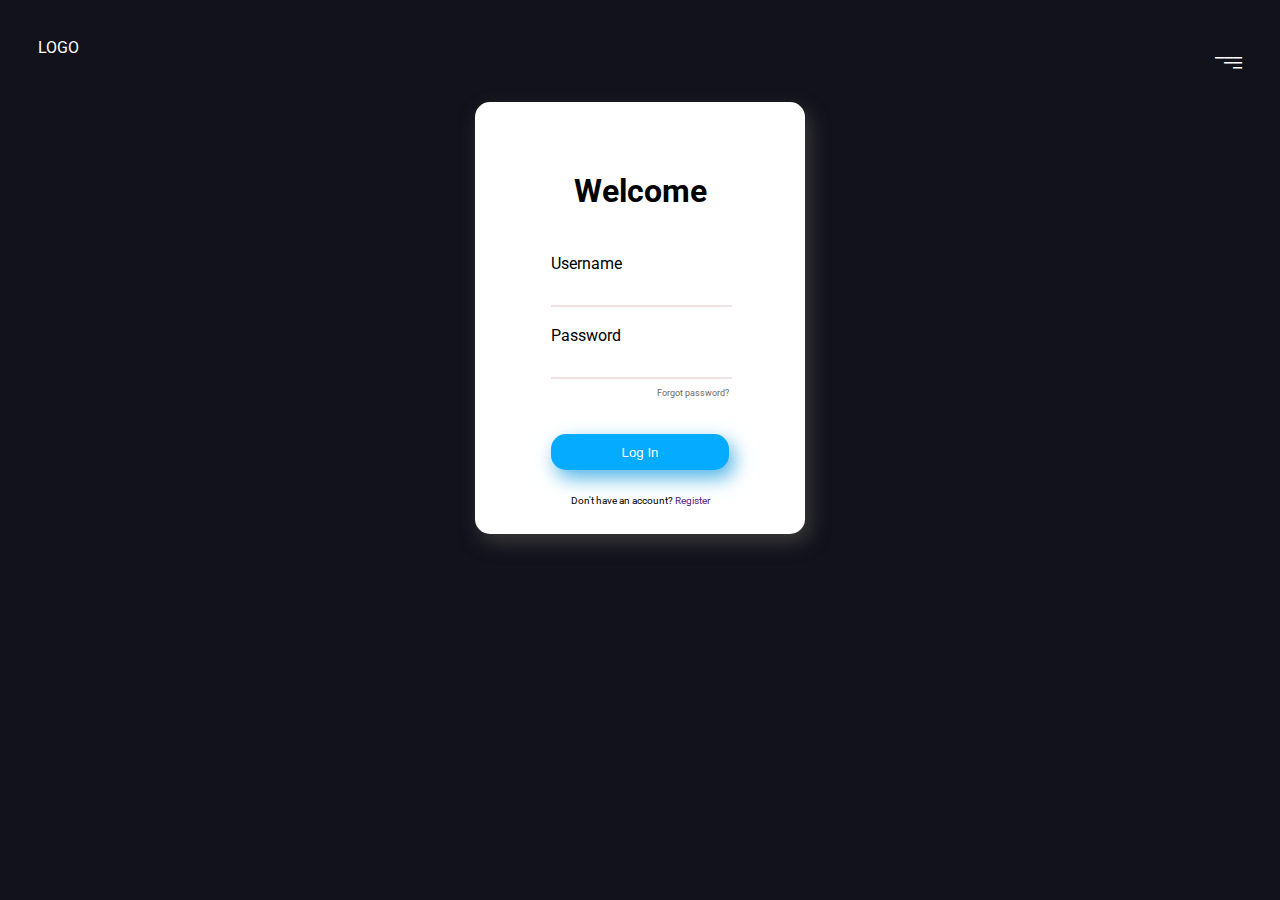
==== index.html @ fa9e6966 "first commit" ====
<!DOCTYPE html>
<html lang="en">
<head>
    <meta charset="UTF-8">
    <meta http-equiv="X-UA-Compatible" content="IE=edge">
    <meta name="viewport" content="width=device-width, initial-scale=1.0">
    <link rel="stylesheet" href="./src/css/style.css">
    <link rel="preconnect" href="https://fonts.gstatic.com">
    <link href="https://fonts.googleapis.com/css2?family=Roboto:wght@100;300&display=swap" rel="stylesheet">
    <title>Login</title>
</head>
<body>
    <header>
        <div class="logo">LOGO</div>
        <div class="hamburger">
            <div class="hr1">___</div>
            <div class="hr2">__</div>
            <div class="hr3">_</div>
        </div>
    </header>

    <section>
        <div class="box-login">
           <div class="title">
               <h1>Welcome</h1>
           </div>

           <div class="inputs">
               <label for="username">Username</label> <br>
               <input type="text" class="username" name="username"> <br> <br>

               <label for="password" class="labelPassword">Password</label> <br>
               <input type="text" name="password" class="password"> <br>

               <div class="esqueceu-senha">
                <a href=""><p>Forgot password?</p></a>
                </div>

                <div class="btn-login">
                    <button class="botao-login">Log In</button>
                </div>

                <div class="create-account">
                    <p>Don't have an account? <a href="">Register</a></p> 
                </div>
           </div>

           
        </div>
    </section>
</body>
</html>
---- src/css/style.css ----
body{
    background-color: #12121c;
    font-family: 'Roboto', sans-serif;
}
header{
    color: #fff;
    display: flex;
    justify-content: space-between;
    padding: 30px;
}
.hamburger{
    text-align: right;
    cursor: pointer;
    font-size: 20px;
}
.hr2, .hr3{
    margin-top: -19px;
}
section{
    display: flex;
    justify-content: center;
}
.box-login{
    background-color: #fff;
    height: 432px;
    width: 330px;
    border-radius: 15px;
    box-shadow: 5px 8px 19px #3a3a3a;
}

.title{
    text-align: center;
    margin-top: 70px;
}
.inputs{
    padding: 76px;
    margin-top: -53px;
    
}
.username, .password{
    border-block-start: none;
    border-left: none;
    border-right: none;
    border-bottom-color: #efe3e3;
    padding-top: 16px;
}
.esqueceu-senha{
    text-align: right;
    font-size: 9px;
    
}
.esqueceu-senha a{
    text-decoration: none;
    color: #6d6868;
}
.labelPassword{
    padding-top: 1px;
}

.btn-login{
    text-align: center;
    
}
.botao-login{
    background-color: #05abff;
    width: 100%;
    color: #fff;
    border: none;
    border-radius: 15px;
    height: 36px;
    box-shadow: 5px 8px 19px #4fb4e6;
    margin-top: 27px;
    cursor: pointer;
}
.create-account{
    font-size: 10px;
    text-align: center;
    margin-top: 25px;
}
.create-account a{
    text-decoration: none;
}
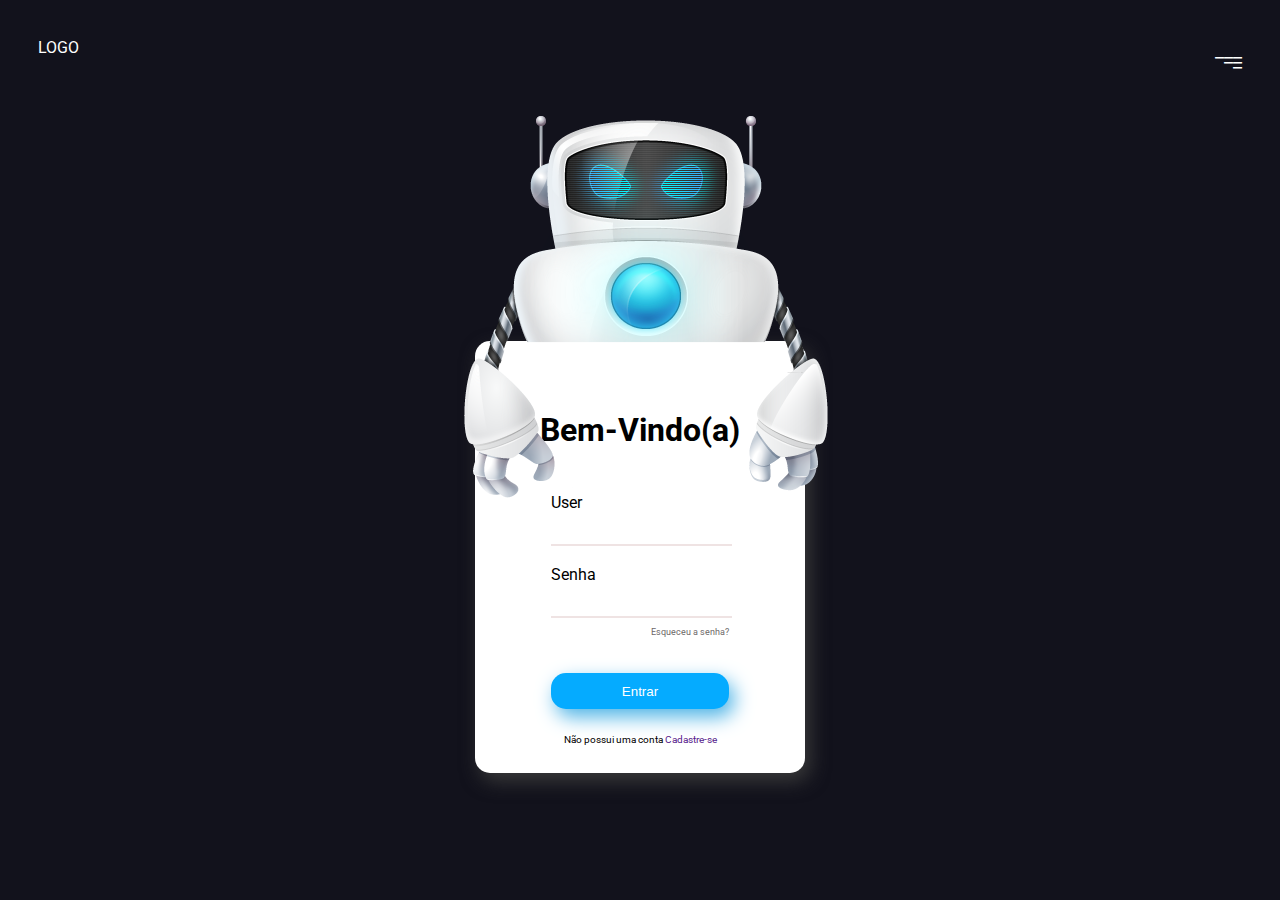
==== commit cb116b86: "ok" ====
--- a/index.html
+++ b/index.html
@@ -20,28 +20,33 @@
     </header>
 
     <section>
+
+        <div class="img-robo">
+            <img src="./src/imagens/robo-inicio.png" alt="Imagem de um robo">
+        </div>
+
         <div class="box-login">
            <div class="title">
-               <h1>Welcome</h1>
+               <h1>Bem-Vindo(a)</h1>
            </div>
 
            <div class="inputs">
-               <label for="username">Username</label> <br>
+               <label for="username">User</label> <br>
                <input type="text" class="username" name="username"> <br> <br>
 
-               <label for="password" class="labelPassword">Password</label> <br>
+               <label for="password" class="labelPassword">Senha</label> <br>
                <input type="text" name="password" class="password"> <br>
 
                <div class="esqueceu-senha">
-                <a href=""><p>Forgot password?</p></a>
+                <a href=""><p>Esqueceu a senha?</p></a>
                 </div>
 
                 <div class="btn-login">
-                    <button class="botao-login">Log In</button>
+                    <button class="botao-login">Entrar</button>
                 </div>
 
                 <div class="create-account">
-                    <p>Don't have an account? <a href="">Register</a></p> 
+                    <p>Não possui uma conta <a href="">Cadastre-se</a></p> 
                 </div>
            </div>
 
--- a/src/css/style.css
+++ b/src/css/style.css
@@ -18,7 +18,11 @@
 }
 section{
     display: flex;
-    justify-content: center;
+    flex-flow: column;
+}
+.img-robo{
+    align-self: center;
+    z-index: 1;
 }
 .box-login{
     background-color: #fff;
@@ -26,6 +30,9 @@
     width: 330px;
     border-radius: 15px;
     box-shadow: 5px 8px 19px #3a3a3a;
+    align-self: center;
+    margin-top: -161px;
+
 }
 
 .title{
@@ -60,6 +67,7 @@
 .btn-login{
     text-align: center;
     
+    
 }
 .botao-login{
     background-color: #05abff;
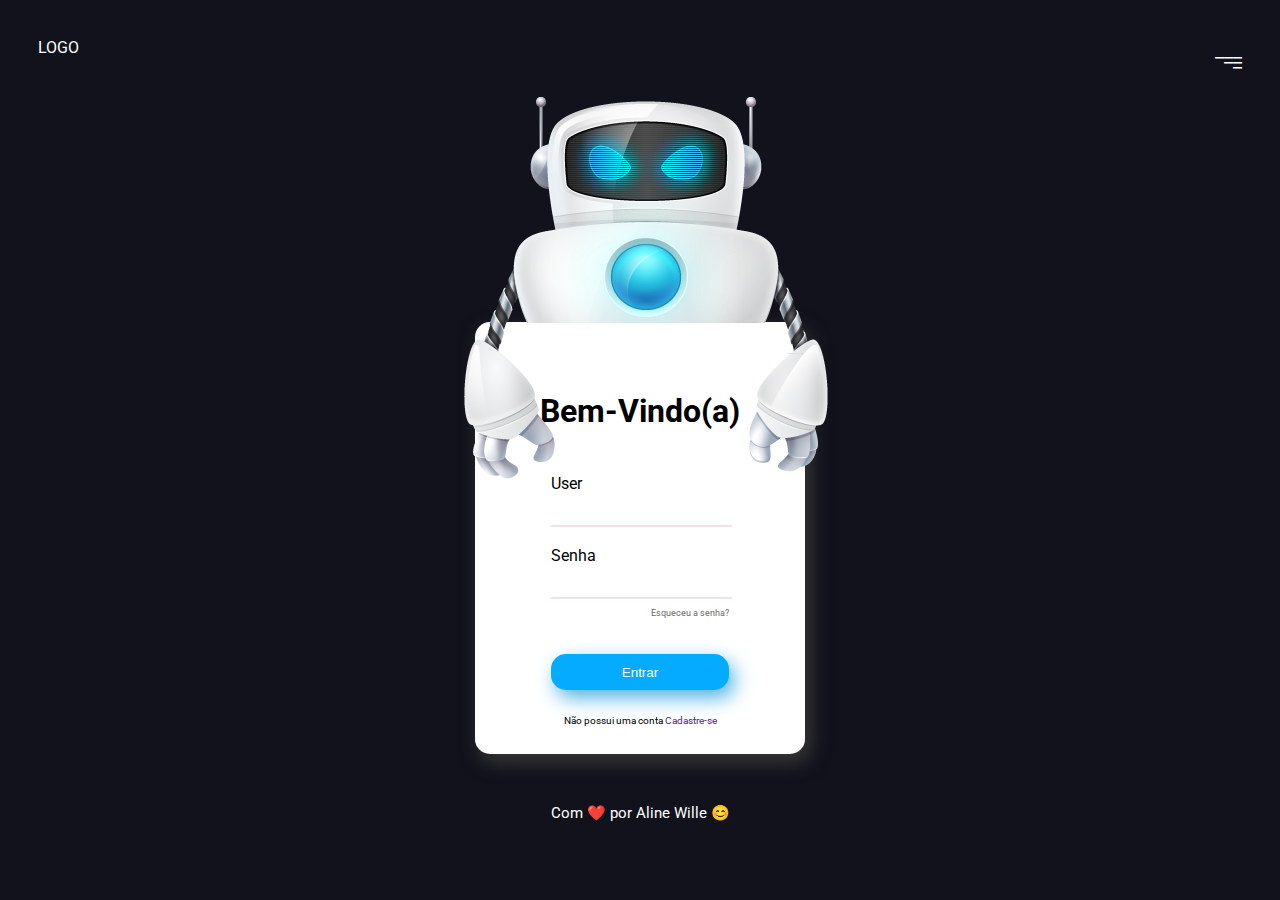
==== commit f2e1fbc1: "add efeito blur vermelho" ====
--- a/index.html
+++ b/index.html
@@ -5,8 +5,10 @@
     <meta http-equiv="X-UA-Compatible" content="IE=edge">
     <meta name="viewport" content="width=device-width, initial-scale=1.0">
     <link rel="stylesheet" href="./src/css/style.css">
+    <link rel="shortcut icon" href="./src/imagens/icon.png" type="image/x-icon">
     <link rel="preconnect" href="https://fonts.gstatic.com">
     <link href="https://fonts.googleapis.com/css2?family=Roboto:wght@100;300&display=swap" rel="stylesheet">
+    <script src="https://code.jquery.com/jquery-3.6.0.min.js" integrity="sha256-/xUj+3OJU5yExlq6GSYGSHk7tPXikynS7ogEvDej/m4=" crossorigin="anonymous"></script>
     <title>Login</title>
 </head>
 <body>
@@ -21,8 +23,11 @@
 
     <section>
 
+ 
+        <div class="red-blur" style="display: none;"></div>
         <div class="img-robo">
-            <img src="./src/imagens/robo-inicio.png" alt="Imagem de um robo">
+            <img src="./src/imagens/robo-inicio.png" alt="Imagem de um robo" id="robo-inicio"> 
+            <img src="./src/imagens/robo-erro.png" alt="Imagem de um robo" id="robo-erro" style="display: none;" >
         </div>
 
         <div class="box-login">
@@ -32,7 +37,7 @@
 
            <div class="inputs">
                <label for="username">User</label> <br>
-               <input type="text" class="username" name="username"> <br> <br>
+               <input type="text" class="username" name="username" id="username"> <br> <br>
 
                <label for="password" class="labelPassword">Senha</label> <br>
                <input type="text" name="password" class="password"> <br>
@@ -43,6 +48,7 @@
 
                 <div class="btn-login">
                     <button class="botao-login">Entrar</button>
+                    <button class="botao-login-erro" style="display: none;">Erro</button>
                 </div>
 
                 <div class="create-account">
@@ -53,5 +59,10 @@
            
         </div>
     </section>
+
+    <footer>
+        <p>Com ❤️ por <a href="https://github.com/alinebeatrizw">Aline Wille</a> 😊</p>
+    </footer>
+    <script src="./src/js/script.js"></script>
 </body>
 </html>--- a/src/css/style.css
+++ b/src/css/style.css
@@ -23,6 +23,8 @@
 .img-robo{
     align-self: center;
     z-index: 1;
+    margin-top: -19px;
+    
 }
 .box-login{
     background-color: #fff;
@@ -60,26 +62,27 @@
     text-decoration: none;
     color: #6d6868;
 }
-.labelPassword{
-    padding-top: 1px;
-}
 
-.btn-login{
-    text-align: center;
-    
-    
-}
-.botao-login{
-    background-color: #05abff;
+.botao-login, .botao-login-erro{
+
     width: 100%;
     color: #fff;
     border: none;
     border-radius: 15px;
     height: 36px;
-    box-shadow: 5px 8px 19px #4fb4e6;
     margin-top: 27px;
     cursor: pointer;
 }
+.botao-login{
+    box-shadow: 5px 8px 19px #4fb4e6;
+    background-color: #05abff;
+}
+
+.botao-login-erro{
+    background-color: red;
+    box-shadow: 5px 8px 19px #ff0101;
+}
+
 .create-account{
     font-size: 10px;
     text-align: center;
@@ -87,4 +90,26 @@
 }
 .create-account a{
     text-decoration: none;
+}
+
+footer{
+    color: #fff;
+    font-size: 15px;
+    text-align: center;
+    margin-top: 50px;
+}
+footer a{
+    text-decoration: none;
+    color: #fff;
+}
+
+
+.red-blur{
+    background-color: red;
+    width: 150px;
+    border-radius: 100%;
+    height: 200px;
+    align-self: center;
+    box-shadow: 0 0 14em red;
+    margin-bottom: -200px;
 }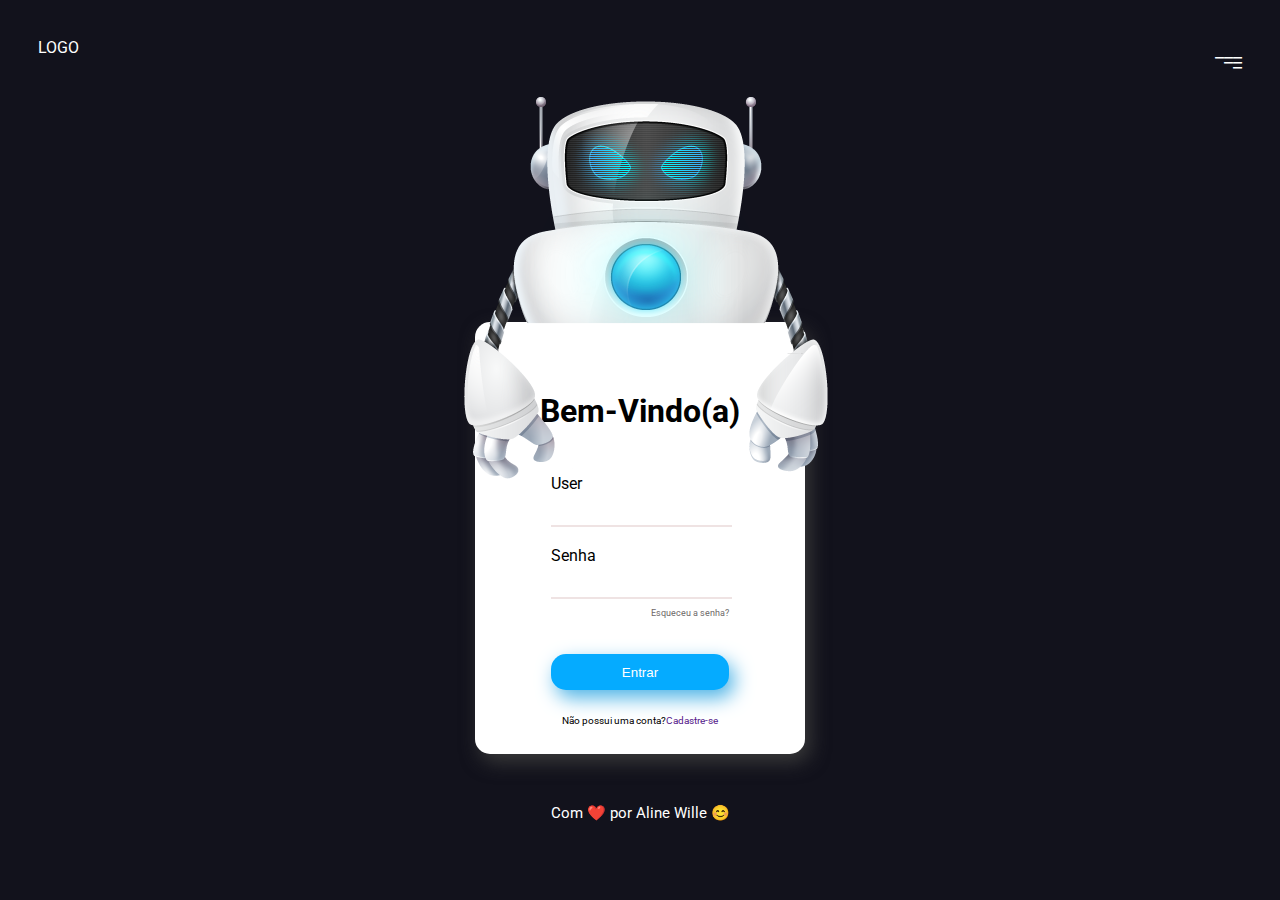
==== commit 45c16f22: "add responsividade" ====
--- a/index.html
+++ b/index.html
@@ -26,7 +26,7 @@
  
         <div class="red-blur" style="display: none;"></div>
         <div class="img-robo">
-            <img src="./src/imagens/robo-inicio.png" alt="Imagem de um robo" id="robo-inicio"> 
+            <img src="./src/imagens/robo-inicio.png" alt="Imagem de um robo" id="robo-inicio" > 
             <img src="./src/imagens/robo-erro.png" alt="Imagem de um robo" id="robo-erro" style="display: none;" >
         </div>
 
@@ -52,7 +52,7 @@
                 </div>
 
                 <div class="create-account">
-                    <p>Não possui uma conta <a href="">Cadastre-se</a></p> 
+                    <p>Não possui uma conta?<a href="">Cadastre-se</a></p> 
                 </div>
            </div>
 
--- a/src/css/style.css
+++ b/src/css/style.css
@@ -112,4 +112,42 @@
     align-self: center;
     box-shadow: 0 0 14em red;
     margin-bottom: -200px;
-}+}
+
+
+
+
+/*********responsividade**********/
+
+@media screen and (max-width: 320px), (max-width: 375px), (max-width: 425px){
+    .img-robo img{
+        width: 330px;
+        margin-left: -15px;
+    }
+    .box-login{
+        width: 289px;
+        margin-top: -106px;
+    }
+    .title{
+        font-size: 14px;
+        margin-top: 60px;
+    }
+    .username, .password{
+        padding-top: 0px;
+        width: 133px;
+    }
+    .create-account {
+        font-size: 13px;
+    }
+    .esqueceu-senha {
+        font-size: 12px;
+    }
+    .red-blur{
+        width: 110px;
+    }
+}
+
+
+
+
+
